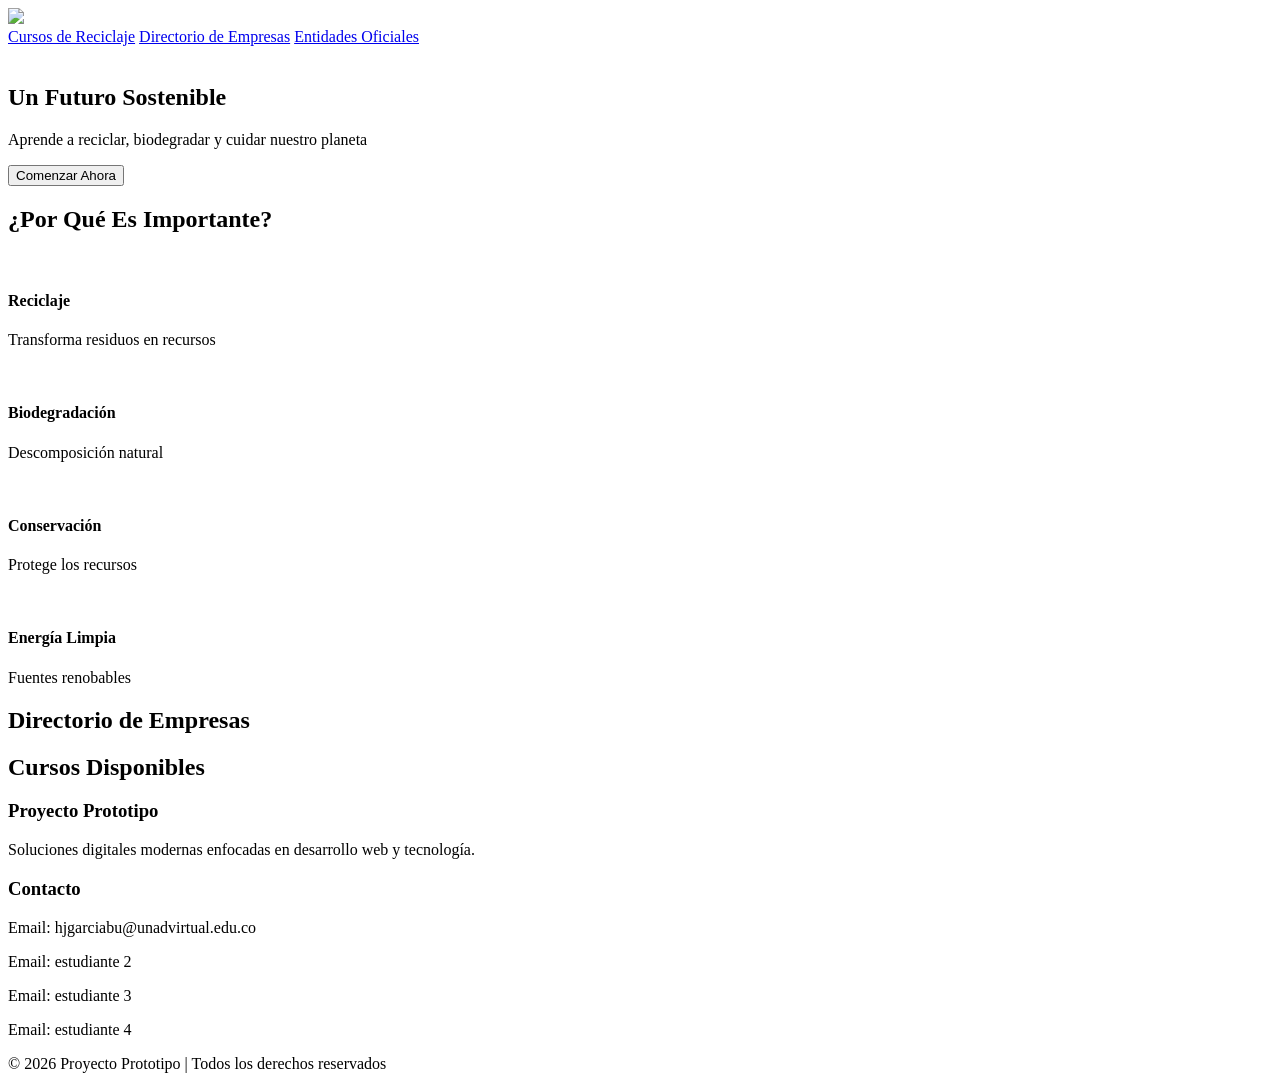
==== Proyecto1/Index.html @ ca921e55 "Rename Proyecto1/Html/Index.html to Proyecto1/Index.html movimiento de index fuera de carpeta html" ====
<!DOCTYPE html>
<html lang="en">

<head>
    <meta charset="UTF-8">
    <meta name="viewport" content="width=device-width, initial-scale=1.0">
    <link rel="stylesheet" href="../Ar.css/Style.css">
    <link rel="stylesheet" href="../Ar.css/StyleMenus.css">
    <title>Document</title>
</head>

<body>
    <nav>
        <img class="logo" src="../img\logo1.png">
        <div class="menu-toggle" onclick="toggleMenu()">
            <span></span>
            <span></span>
            <span></span>
        </div>

        <div class="menu" id="menu">
            <a href="CursosPrincipal.html">Cursos de Reciclaje</a>
            <a href="Directorio.html">Directorio de Empresas</a>
            <a href="PQRS.html">Entidades Oficiales</a>
        </div>
    </nav>

    <!-- HERO -->
    <section class="hero">
        <div>
            <img class="logo2" src="../img/logo2.png" alt="">

            <h1>Un Futuro Sostenible</h1>
            <p>Aprende a reciclar, biodegradar y cuidar nuestro planeta</p>
            <button class="btn" id="btnCursos">Comenzar Ahora</button>
        </div>
    </section>

    <!-- IMPORTANCIA -->
    <section class="section">
        <h2 class="title">¿Por Qué Es Importante?</h2>
        <div class="cards">
            <div class="card">
                <div class="icon"><img src="../img/Logo1.4.png" alt=""></div>
                <h4>Reciclaje</h4>
                <p>Transforma residuos en recursos</p>
            </div>

            <div class="card">
                <div class="icon">
                    <img src="../img/Logo1.3.png" alt="">
                </div>
                <h4>Biodegradación</h4>
                <p>Descomposición natural</p>
            </div>
            <div class="card">
                <div class="icon">
                    <img src="../img/Logo1.1.png" alt="">
                </div>
                <h4>Conservación</h4>
                <p>Protege los recursos </p>
            </div>
            <div class="card">
                <div class="icon">
                    <img src="../img/Logo1.2.png" alt="">
                </div>
                <h4>Energía Limpia</h4>
                <p>Fuentes renobables</p>
            </div>
        </div>
    </section>

    <!-- DIRECTORIO -->
    <section class="section">
        <h2 class="title">Directorio de Empresas</h2>

        <!-- <div class="filters">
            <span onclick="filter('all')" class="tag active">Todos</span>
            <span onclick="filter('organico')" class="tag">Orgánico</span>
            <span onclick="filter('vidrio')" class="tag">Vidrio</span>
        </div> -->
        <div class="filters" id="filtros-container"></div>

        <div class="grid">

            <!-- <div class="company" data-category="organico"  data-img="../img/Em1.png">
                <div class="overlay"></div>
                <div class="content">
                    <h2>EcoOrgánicos SAS</h2>
                    <span class="category">Orgánico</span>
                </div>
                <div class="extra">
                    <h3>EcoOrgánicos SAS</h3>
                    <span class="category">Orgánico</span>
                    <p><strong>Definición:</strong> Gestión de residuos orgánicos para compostaje.</p>
                    <p><strong>Materiales:</strong> Restos de comida, residuos vegetales.</p>
                    <p><strong>Servicios:</strong> Recolección y compostaje.</p>
                    <p><strong>Teléfono:</strong> 3001234567</p>
                    <p><strong>Email:</strong> contacto@ecoorganicos.com</p>
                    
                    <div class="actions">
                        <a class="btn" href="#">Ubicación</a>
                        <a class="btn" href="#">Web</a>
                    </div>
                </div>
            </div>

            <div class="company" data-category="vidrio" data-img="../img/Em2.jpg" >
                <div class="overlay"></div>
                <div class="content">
                    <h2>EcoOrgánicos SAS</h2>
                    <span class="category">Vidrio</span>

                </div>
                <div class="extra">
                    <h3>EcoOrgánicos SAS</h3>
                    <span class="category">Vidrio</span>
                    <p><strong>Definición:</strong> Gestión de residuos orgánicos para compostaje.</p>
                    <p><strong>Materiales:</strong> Restos de comida, residuos vegetales.</p>
                    <p><strong>Servicios:</strong> Recolección y compostaje.</p>
                    <p><strong>Teléfono:</strong> 3001234567</p>
                    <p><strong>Email:</strong> contacto@ecoorganicos.com</p>
                    
                    <div class="actions">
                        <a class="btn" href="#">Ubicación</a>
                        <a class="btn" href="#">Web</a>
                    </div>
                </div>
                <div class="extra">
                    <h3>EcoOrgánicos SAS</h3>
                    <span class="category">Vidrio</span>
                    <p><strong>Definición:</strong> Gestión de residuos orgánicos para compostaje.</p>
                    <p><strong>Materiales:</strong> Restos de comida, residuos vegetales.</p>
                    <p><strong>Servicios:</strong> Recolección y compostaje.</p>
                    <p><strong>Teléfono:</strong> 3001234567</p>
                    <p><strong>Email:</strong> contacto@ecoorganicos.com</p>
                    
                    <div class="actions">
                        <a class="btn" href="#">Ubicación</a>
                        <a class="btn" href="#">Web</a>
                    </div>
                </div>
            </div>

            <div class="company" data-category="organico" >
                <div class="overlay"></div>
                <div class="content">
                    <h2>EcoOrgánicos SAS</h2>
                    <span class="category">Orgánico</span>

                </div>
                <div class="extra">
                    <h3>EcoOrgánicos SAS</h3>
                    <span class="category">Orgánico</span>
                    <p><strong>Definición:</strong> Gestión de residuos orgánicos para compostaje.</p>
                    <p><strong>Materiales:</strong> Restos de comida, residuos vegetales.</p>
                    <p><strong>Servicios:</strong> Recolección y compostaje.</p>
                    <p><strong>Teléfono:</strong> 3001234567</p>
                    <p><strong>Email:</strong> contacto@ecoorganicos.com</p>
                    
                    <div class="actions">
                        <a class="btn" href="https://www.google.com/maps/place/Sistema+Verde+S.A.S.+E.S.P./@6.1912663,-75.5811478,17z/data=!3m1!4b1!4m6!3m5!1s0x8e44282c12d10e3f:0x8488e9b33514d8a9!8m2!3d6.1912663!4d-75.5811478!16s%2Fg%2F11c1p3m109?entry=tts&g_ep=EgoyMDI1MTExMC4wIPu8ASoASAFQAw%3D%3D&skid=df231921-6d30-41ed-a77f-eb409324d6e6">Ubicación</a>
                        <a class="btn" href="#">Web</a>
                    </div>
                </div>
            </div> -->
            <div class="grid" id="empresas-container"></div>

        </div>
    </section>

    <!-- CURSOS -->
<section class="section">
    <h2 class="title">Cursos Disponibles</h2>

    <!-- <div class="grid">

        <div class="course">
            <img src="../img\Reci1.jpg">
            <div class="course-content">
                <span class="level">Principiante</span>
                <h3>Fundamentos del Reciclaje</h3>
                <p>Aprende los conceptos básicos de separación y clasificación de residuos para un reciclaje efectivo.</p>
                <div class="actions1">
                    <a class="btn" href="#">Ver Curso</a>
                </div>
            </div>
        </div>

        <div class="course">
            <img src="../img\Reci2.jpg">
            <div class="course-content">
                <span class="level">Intermedio</span>
                <h3>Compostaje en Casa</h3>
                <p>Descubre cómo crear tu propio sistema de compostaje y transformar desechos orgámicos en fertilizante.</p>
                <div class="actions1">
                    <a class="btn" href="#">Ver Curso</a>
                </div>
            </div>
        </div>

        <div class="course">
            <img src="../img\Reci3.jpg">
            <div class="course-content">
                <span class="level">Avanzado</span>
                <h3>Economía Circular</h3>
                <p>Entiende el ciclo completo de productos y cómo implementar prácticas de economía circular.</p>
                <div class="actions1">
                    <a class="btn" href="#">Ver Curso</a>
                </div>
            </div>
        </div> -->

        <div class="grid" id="cursos-container"></div>

    </div>
</section>



    <footer>
        <div class="footer-container">

            <!-- IZQUIERDA -->
            <div class="footer-section">
                <h3>Proyecto Prototipo</h3>
                <p>Soluciones digitales modernas enfocadas en desarrollo web y tecnología.</p>
            </div>

            <!-- DERECHA -->
            <div class="footer-section right">
                <h3>Contacto</h3>
                <p>Email: hjgarciabu@unadvirtual.edu.co</p>
                <p>Email: estudiante 2</p>
                <p>Email: estudiante 3</p>
                <p>Email: estudiante 4</p>
            </div>

        </div>

        <div class="footer-bottom">
            © 2026 Proyecto Prototipo | Todos los derechos reservados
        </div>
    </footer>


    <script src="../Ar.js/script.js"></script>
</body>


</html>
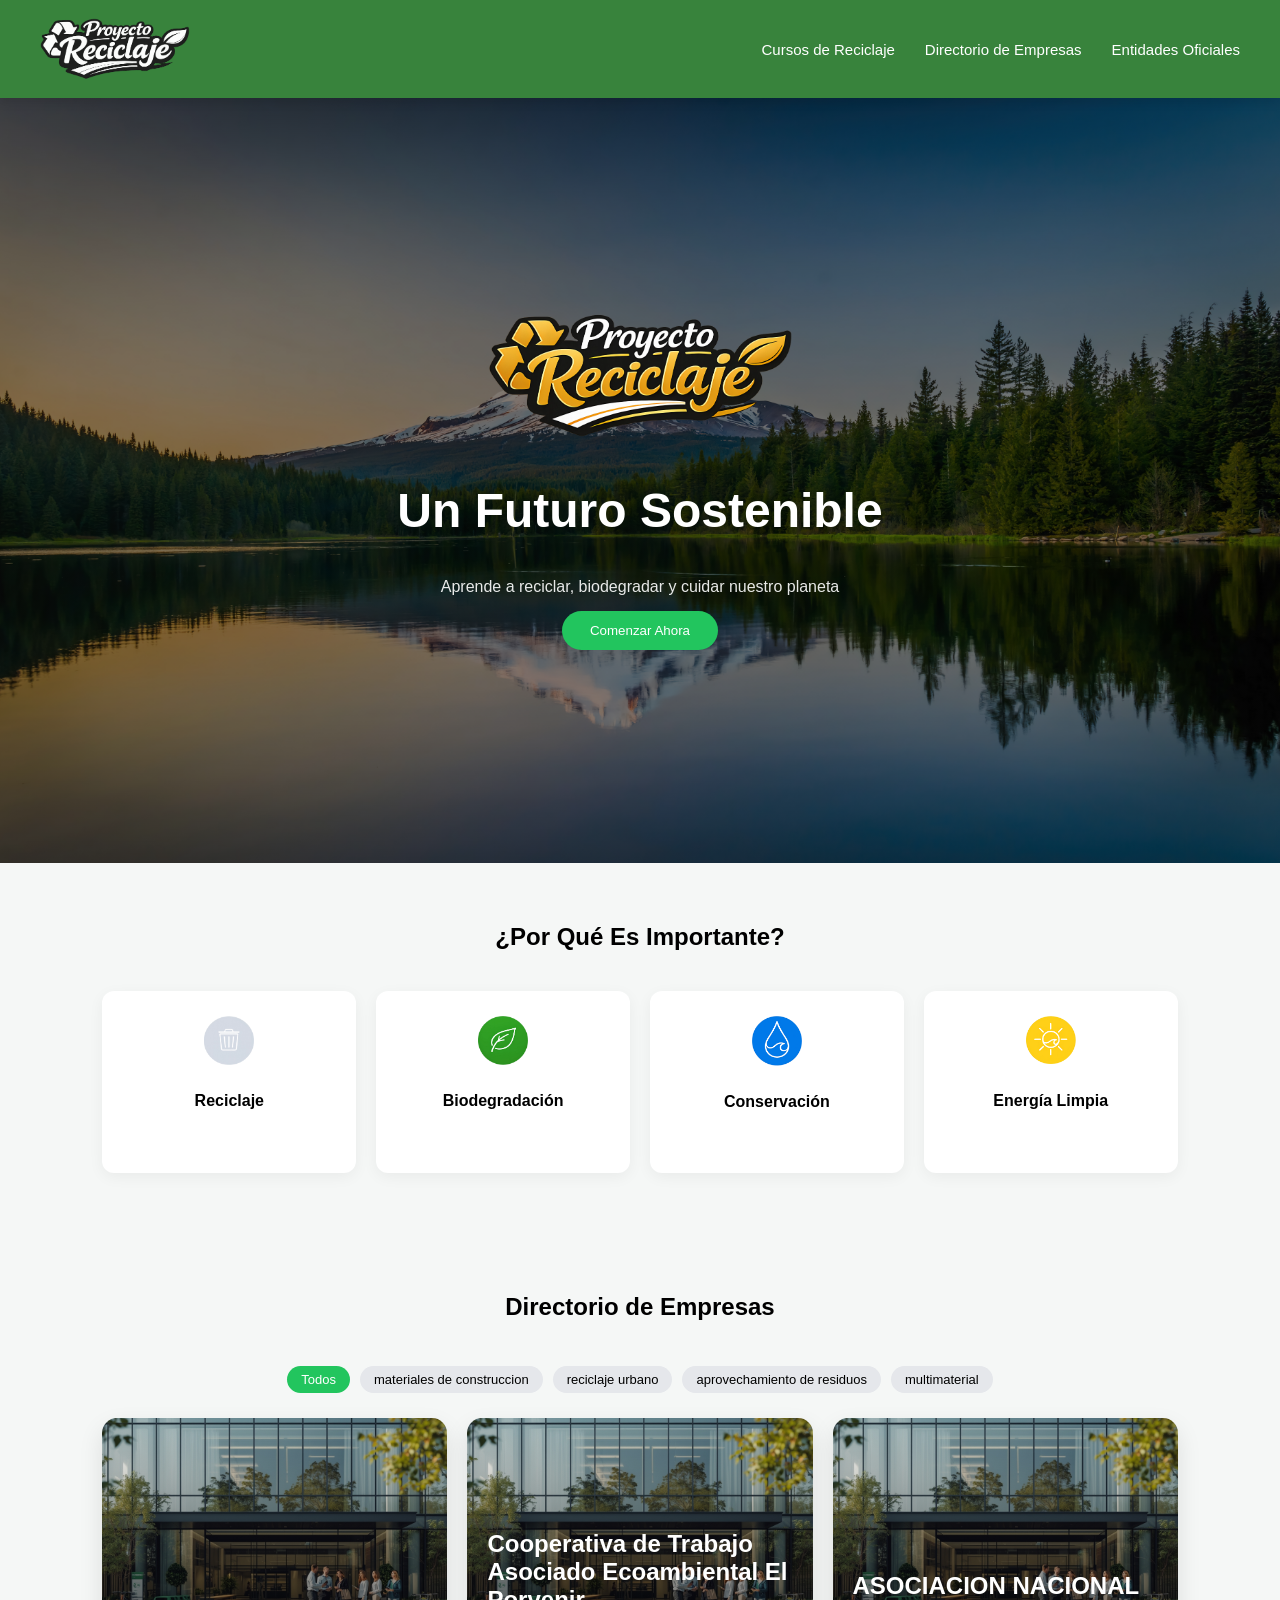
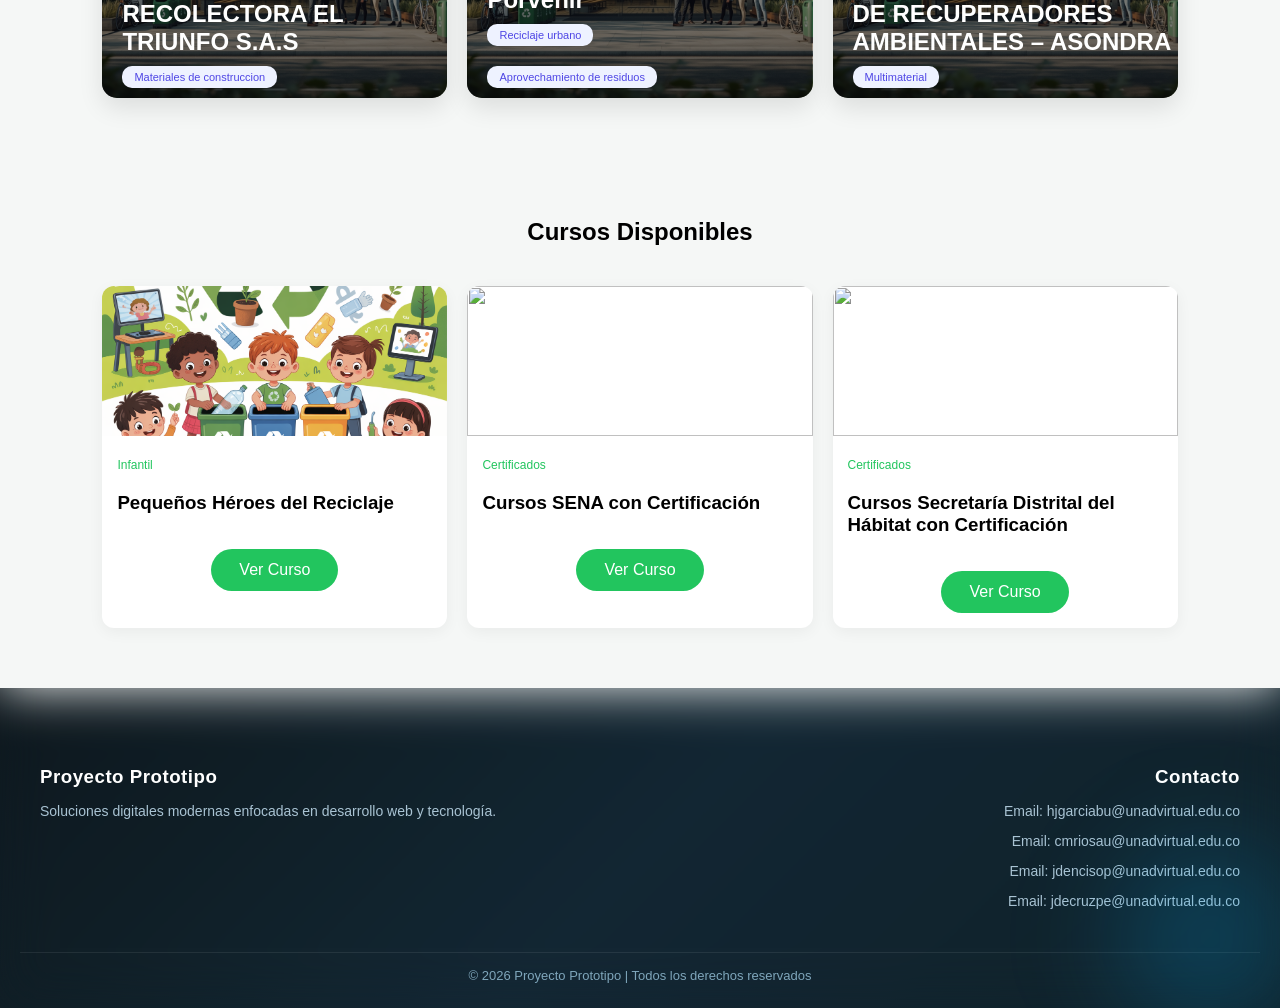
==== commit 53a08009: "Merge 4d3c741b9ccb2c0ca3833ed9227a4de283f69a14 into 62e7b2aaa3207bd80225f5ee3e6a8a77020d13df" ====
--- a/Proyecto1/Index.html
+++ b/Proyecto1/Index.html
@@ -231,9 +231,9 @@
             <div class="footer-section right">
                 <h3>Contacto</h3>
                 <p>Email: hjgarciabu@unadvirtual.edu.co</p>
-                <p>Email: estudiante 2</p>
-                <p>Email: estudiante 3</p>
-                <p>Email: estudiante 4</p>
+                <p>Email: cmriosau@unadvirtual.edu.co</p>
+                <p>Email: jdencisop@unadvirtual.edu.co</p>
+                <p>Email: jdecruzpe@unadvirtual.edu.co</p>
             </div>
 
         </div>
--- a/Ar.css/Style.css
+++ b/Ar.css/Style.css
@@ -0,0 +1,392 @@
+/* Cuerpo */
+
+/* HERO */
+.logo2{
+  height: 10vw;
+}
+
+.hero{
+    height:85vh;
+    background:linear-gradient(rgba(0,0,0,.5), rgba(0,0,0,.5)),
+    url('../img/pa.jpg');
+    background-size: cover;
+    background-position: center;
+    background-repeat: no-repeat;
+    display:flex;
+    align-items:center;
+    justify-content:center;
+    text-align:center;
+    color:white;
+}
+
+.hero h1{
+    font-size:3rem;
+    font-weight:600;
+}
+
+.hero p{
+    margin:15px 0;
+    opacity:.9;
+}
+
+.btn{
+    background:#22c55e;
+    border:none;
+    padding:12px 28px;
+    border-radius:25px;
+    color:white;
+    cursor:pointer;
+    font-weight:500;
+    text-decoration: none;
+    transition: transform 0.4s ease, box-shadow 0.4s ease;
+}
+
+.btn:hover{
+    transform: scale(1) translateY(-5px);
+    box-shadow: 0 15px 30px rgba(0,0,0,0.3);
+}
+
+/* SECCIONES */
+.section{
+    padding:60px 8%;
+}
+
+.title{
+    text-align:center;
+    margin-bottom:40px;
+    font-weight:600;
+}
+
+/* IMPORTANCIA */
+.cards{
+    display:grid;
+    grid-template-columns: repeat(auto-fit, minmax(180px,1fr));
+    gap:20px;
+}
+
+.card{
+    background:white;
+    padding:25px;
+    border-radius:12px;
+    text-align:center;
+    box-shadow:0 4px 15px rgba(0,0,0,0.05);
+    transition: transform 0.4s ease, box-shadow 0.4s ease;
+}
+.card p{
+    max-height: 0;
+    overflow: hidden;
+    transition: max-height 0.5s ease;
+
+}
+
+.card:hover {
+    transform: scale(1.1) translateY(-10px);
+    box-shadow: 0 15px 30px rgba(0,0,0,0.3);
+    p {max-height: 500px;}
+}
+
+
+.icon{
+    font-size:25px;
+    margin-bottom:10px;
+}
+
+.icon img{
+    width: 50px;
+}
+
+
+/* DIRECTORIO */
+
+/* TITULO */
+h2{
+    margin:0;
+}
+.filters{
+    text-align:center;
+    margin-bottom:20px;
+}
+
+.tag{
+    display:inline-block;
+    background:#e5e7eb;
+    padding:6px 14px;
+    border-radius:20px;
+    margin:5px;
+    font-size:13px;
+    cursor:pointer;
+}
+
+.tag.active{
+    background:#22c55e;
+    color:white;
+}
+
+.grid{
+    display:grid;
+    grid-template-columns: repeat(auto-fit, minmax(260px,1fr));
+    gap:20px;
+}
+
+.company{
+    min-height: 25vw;
+    height: auto;
+    position:relative;
+    border-radius:15px;
+    overflow:hidden; /* 🔥 evita que el contenido se salga */
+    cursor:pointer;
+    background:white;
+    box-shadow:0 10px 25px rgba(0,0,0,0.1);
+    transition: all 0.4s ease;
+}
+
+.company h3{
+    font-size:16px;
+    margin-bottom:5px;
+}
+
+.company p{
+    font-size:13px;
+    color:#666;
+}
+
+
+.actions{
+    padding-top: 20px;
+    display: flex;
+    justify-content: center;
+    gap: 20px;
+}
+.actions1{
+    display: flex;
+    justify-content: center;
+}
+.category{
+    background:#eef2ff;
+    color:#4f46e5;
+    border-radius:10px;
+    font-size:11px;
+    margin-right:5px;
+    width:max-content;
+    padding:5px 12px;
+    margin:10px 0;
+}
+
+/* CONTENIDO */
+.content{
+    position:relative;
+    z-index:3;
+    height:100%;
+    padding-left:20px;
+    justify-content:flex-end;
+    display:flex;
+    flex-direction:column;
+    color:#fff;
+    transition:0.4s;
+    
+}
+/* INFO OCULTA */
+.extra{
+    position: relative; /* 🔥 CAMBIO CLAVE */
+    width:100%;
+    padding:20px;
+    background:#ffffff;
+    color:#333;
+
+    max-height: 0;
+    overflow: hidden;
+
+    opacity:0;
+    transition: all 0.5s ease;
+
+    box-sizing: border-box;
+
+}
+.company:hover{
+    transform: scale(1.08);
+    position: relative;
+    z-index: 50; 
+}
+
+
+
+.company:hover .extra{
+    max-height: 1000px; /* 🔥 suficiente para todo el contenido */
+    opacity:1;
+    z-index: 10;
+}
+
+.company:hover .content{
+    display: none;
+}
+
+/* OSCURECER */
+.overlay{
+    position:absolute;
+    width:100%;
+    height:100%;
+    background:linear-gradient(to top, rgba(0,0,0,0.7), transparent),url('../img/pa.jpg');
+    background-size: cover;
+    background-position: center;
+    background-repeat: no-repeat;
+    z-index:2;
+    transition:0.5s;
+}
+
+.company:hover .overlay{
+    opacity:0;
+}
+
+/* RESPONSIVE */
+
+/* ================= RESPONSIVE NUEVO ================= */
+
+/* 📱 MÓVILES PEQUEÑOS */
+@media (max-width: 480px){
+
+    .company{
+        min-height: auto;
+        height: auto;
+    }
+
+    /* 🔥 en móvil no hay hover real → mostrar contenido */
+    .extra{
+        max-height: 1000px;
+        opacity: 1;
+    }
+
+    .content{
+        display: none;
+    }
+
+    .company h3{
+        font-size:14px;
+    }
+
+    .company p{
+        font-size:12px;
+    }
+}
+
+
+/* 📱 TABLETS */
+@media (max-width: 768px){
+
+    .company{
+        min-height: auto;
+        height: auto;
+    }
+
+    .company h3{
+        font-size:15px;
+    }
+
+    .company p{
+        font-size:13px;
+    }
+}
+
+
+/* 💻 PANTALLAS MEDIANAS */
+@media (max-width: 1300px){
+
+    .company{
+        min-height: 280px;
+    }
+}
+
+
+/* 🖥️ GRANDES */
+@media (min-width: 1500px){
+
+    .company h3{
+        font-size:18px;
+    }
+
+    .company p{
+        font-size:15px;
+    }
+}
+
+
+/* 🖥️ EXTRA GRANDES */
+@media (min-width: 1700px){
+
+    .company h3{
+        font-size:20px;
+    }
+
+    .company p{
+        font-size:17px;
+    }
+}
+
+
+/* 🖥️ ULTRA */
+@media (min-width: 1800px){
+
+    .company{
+        min-height: 40vh;
+    }
+
+    .company h3{
+        font-size:20px;
+    }
+
+    .company p{
+        font-size:17px;
+    }
+}
+
+/* CURSOS */
+.course{
+    background:white;
+    border-radius:12px;
+    overflow:hidden;
+    box-shadow:0 4px 15px rgba(0,0,0,0.05);
+}
+
+.course img{
+    width:100%;
+    height:150px;
+    object-fit:cover;
+}
+
+.course-content{
+    padding:15px;
+}
+.course-content p{
+    max-height: 0;
+    overflow: hidden;
+    transition: max-height 1s ease;
+    opacity: 0;
+    transform: translateY(10px);
+    transition: 0.4s;
+}
+.level{
+    font-size:12px;
+    color:#22c55e;
+}
+
+/* DESENFOQUE GLOBAL */
+.grid:hover .course {
+    filter: blur(5px);
+    opacity: 0.6;
+}
+
+/* CARD ACTIVA SIN DESENFOQUE */
+.grid .course:hover {
+    filter: blur(0);
+    opacity: 1;
+    transform: scale(1.05);
+    z-index: 10;
+    p { opacity: 1;
+    transform: translateY(0);
+    max-height: 500px;}
+}
+
+
+
+.hidden {
+  display: none;
+}
--- a/Ar.css/StyleMenus.css
+++ b/Ar.css/StyleMenus.css
@@ -0,0 +1,199 @@
+body {
+  margin: 0;
+  font-family: 'Poppins', sans-serif;
+  background: #f5f7f6;
+}
+
+/* Menu */
+nav {
+  display: flex;
+  justify-content: space-between;
+  align-items: center;
+  padding: 18px 40px;
+  background: rgba(46, 125, 50, 0.95);
+  backdrop-filter: blur(10px);
+  box-shadow: 0 4px 10px rgba(0,0,0,0.1);
+  position: sticky;
+  top: 0;
+  z-index: 1000;
+}
+
+.logo {
+  font-size: 22px;
+  font-weight: 600;
+  width: 150px;
+}
+
+.menu {
+  display: flex;
+  gap: 30px;
+}
+
+.menu a {
+  text-decoration: none;
+  color: white;
+  font-size: 15px;
+  position: relative;
+}
+
+.menu a::after {
+  content: '';
+  position: absolute;
+  width: 0%;
+  height: 2px;
+  bottom: -5px;
+  left: 0;
+  background-color: #a5d6a7;
+  transition: 0.3s;
+}
+
+.menu a:hover::after {
+  width: 100%;
+}
+
+/* BOTÓN HAMBURGUESA */
+.menu-toggle {
+  display: none;
+  flex-direction: column;
+  cursor: pointer;
+}
+
+.menu-toggle span {
+  height: 3px;
+  width: 25px;
+  background: white;
+  margin: 4px 0;
+  border-radius: 2px;
+}
+
+
+
+/* RESPONSIVE */
+@media (max-width: 768px) {
+  .menu {
+    position: absolute;
+    top: 100px;
+    right: 0;
+    background: #2e7d32;
+    flex-direction: column;
+    width: 100%;
+    height: 35vh;
+    text-align: center;
+    max-height: 0;
+    overflow: hidden;
+    transition: max-height 0.4s ease;
+  }
+
+  .menu.active {
+    max-height: 220px;
+  }
+
+  .menu a {
+    padding: 15px 0;
+    display: block;
+  }
+
+  .menu-toggle {
+    display: flex;
+  }
+}
+
+
+/* Pie de pagina */
+
+/* ===== FOOTER DARK ===== */
+footer{
+    position: relative;
+    background: linear-gradient(135deg, #050f15, #0a1f2c, #071821);
+    color: #dceaf2;
+    padding: 60px 20px 25px;
+    overflow: hidden;
+}
+
+/* CAPA GLASS INTENSA */
+footer::before{
+    content: "";
+    position: absolute;
+    top: -100px;
+    left: -100px;
+    width: 220%;
+    height: 220%;
+    background: rgba(255,255,255,0.03);
+    backdrop-filter: blur(25px);
+    transform: rotate(8deg);
+}
+
+/* EFECTO LUZ AZUL */
+footer::after{
+    content: "";
+    position: absolute;
+    bottom: -80px;
+    right: -80px;
+    width: 300px;
+    height: 300px;
+    background: radial-gradient(circle, rgba(0,180,255,0.25), transparent 70%);
+    filter: blur(40px);
+}
+
+/* CONTENEDOR */
+.footer-container{
+    position: relative;
+    max-width: 1200px;
+    margin: auto;
+    display: flex;
+    justify-content: space-between;
+    gap: 30px;
+    flex-wrap: wrap;
+}
+
+
+
+/* HOVER MÁS PRO */
+.footer-section:hover{
+    transform: translateY(-6px) scale(1.01);
+    background: rgba(255,255,255,0.07);
+    box-shadow: 0 10px 30px rgba(0,180,255,0.15);
+}
+
+/* TITULOS */
+.footer-section h3{
+    margin-bottom: 15px;
+    color: #ffffff;
+    letter-spacing: 0.5px;
+}
+
+/* TEXTO */
+.footer-section p{
+    font-size: 14px;
+    color: #a9c3d3;
+    margin-bottom: 8px;
+}
+
+/* DERECHA */
+.footer-section.right{
+    text-align: right;
+}
+
+/* LÍNEA FINAL */
+.footer-bottom{
+    position: relative;
+    text-align: center;
+    margin-top: 35px;
+    padding-top: 15px;
+    border-top: 1px solid rgba(255,255,255,0.08);
+    font-size: 13px;
+    color: #7fa6bb;
+}
+
+/* RESPONSIVE */
+@media(max-width:600px){
+    .footer-container{
+        flex-direction: column;
+        text-align: center;
+    }
+
+    .footer-section.right{
+        text-align: center;
+    }
+}
+
